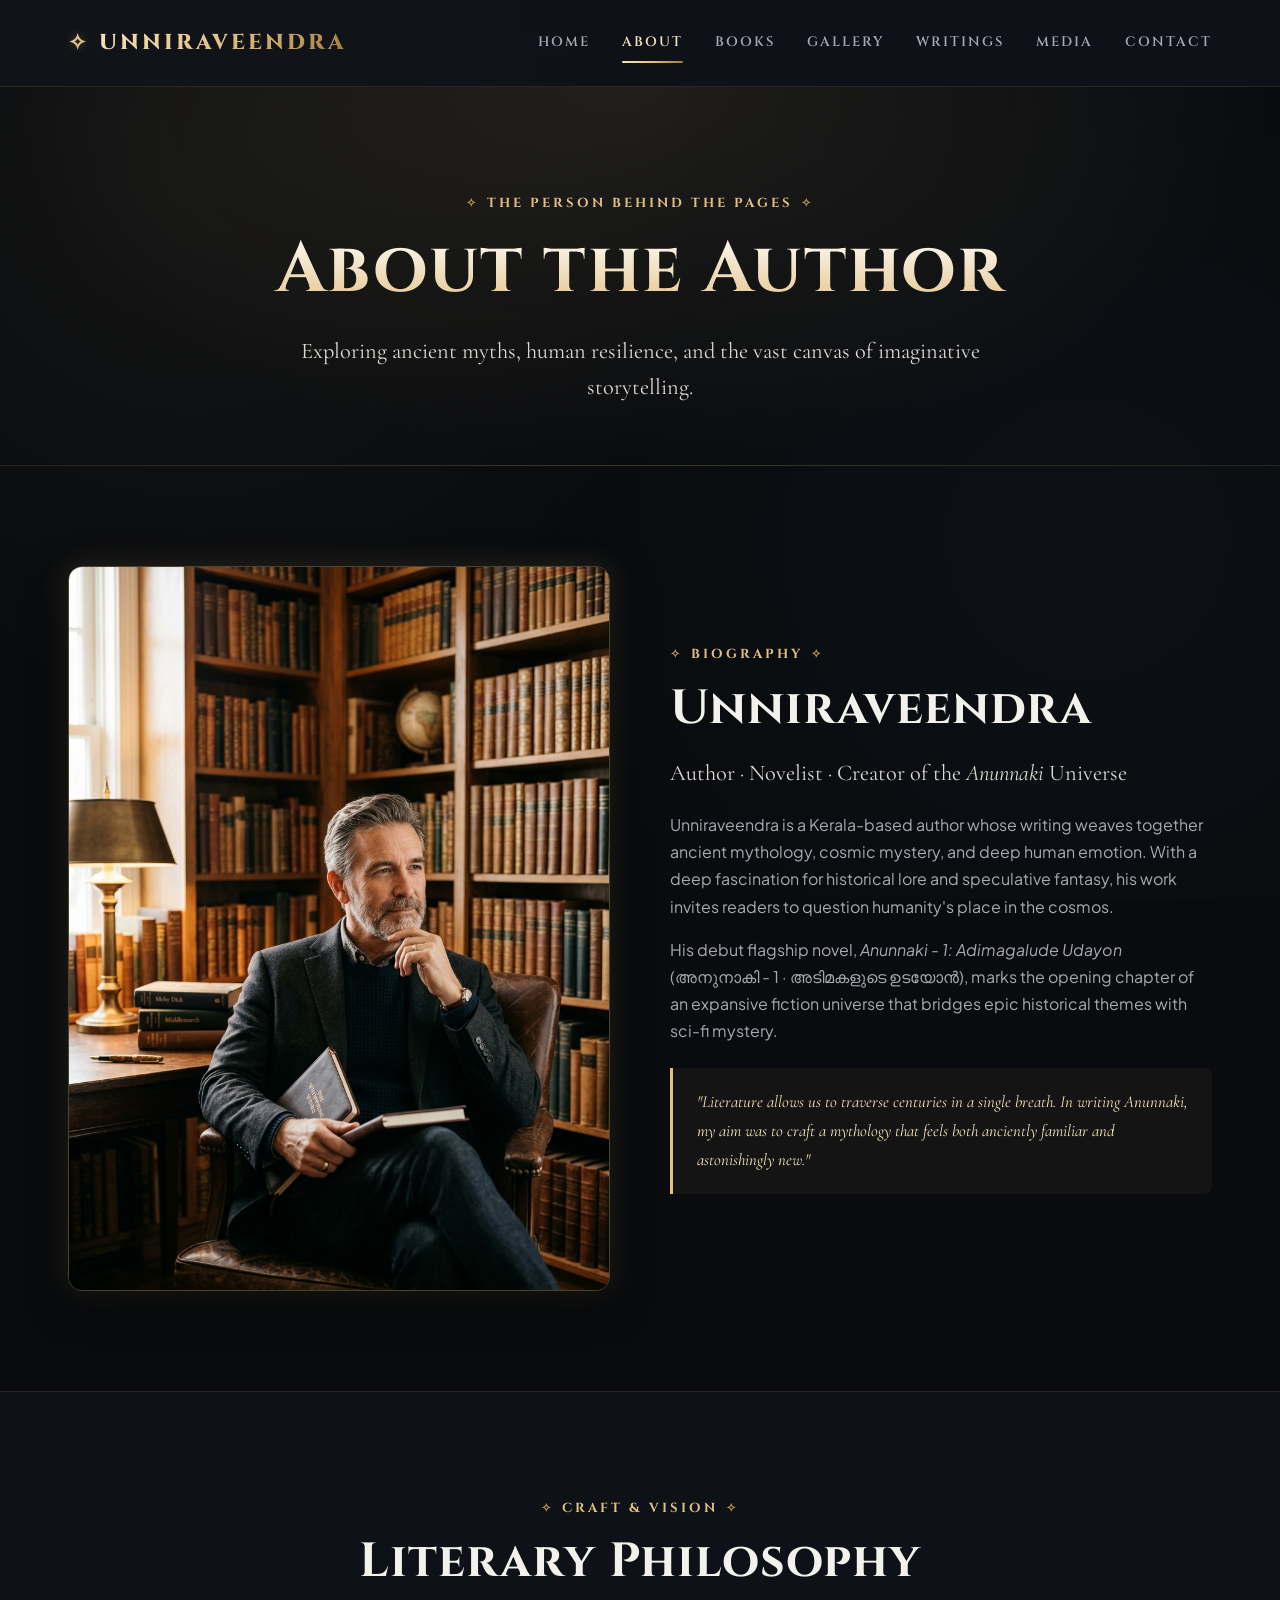
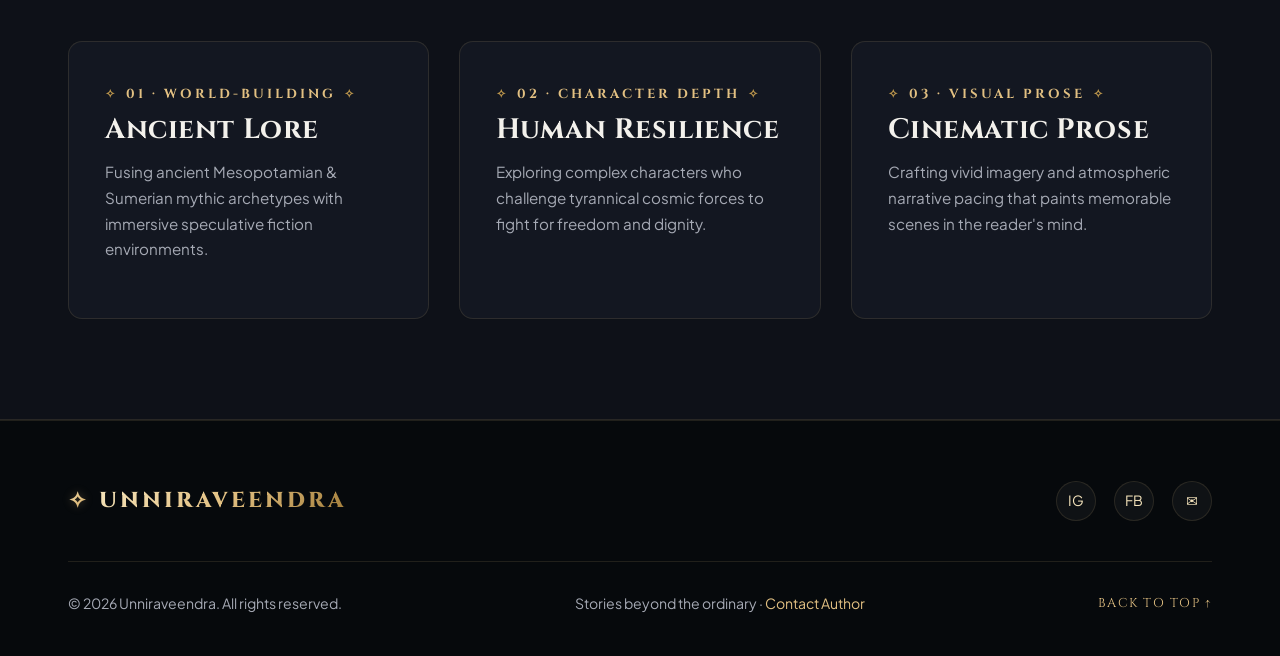
==== about.html @ 20490bd1 "commit" ====
<!doctype html>
<html lang="en">

<head>
    <meta charset="utf-8">
    <meta name="viewport" content="width=device-width, initial-scale=1">
    <title>About the Author | Unniraveendra</title>
    <meta name="description"
        content="Learn about author and novelist Unniraveendra, his background, literary inspirations, and the creation of the Anunnaki fiction universe.">
    <meta name="robots" content="index, follow, max-image-preview:large">
    <link rel="canonical" href="https://unniraveendra.com/about.html">
    <meta property="og:type" content="website">
    <meta property="og:site_name" content="Unniraveendra">
    <meta property="og:title" content="About the Author | Unniraveendra">
    <meta property="og:description"
        content="Discover the biography and literary journey of novelist Unniraveendra.">
    <meta property="og:url" content="https://unniraveendra.com/about.html">
    <meta property="og:image" content="assets/images/author/portrait.jpg">
    <meta name="theme-color" content="#090b0e">
    <link rel="icon" type="image/svg+xml" href="assets/favicon.svg">
    <link rel="stylesheet" href="assets/css/style.css">
    <script type="application/ld+json">
    {
      "@context": "https://schema.org",
      "@type": "WebPage",
      "name": "About the Author",
      "url": "https://unniraveendra.com/about.html"
    }
    </script>
</head>

<body>
    <!-- Header Navigation -->
    <header class="header">
        <div class="wrap nav">
            <a class="brand" href="index.html" aria-label="Unniraveendra home">
                <span class="brand-icon">✧</span>
                <span>UNNIRAVEENDRA</span>
            </a>
            <button class="menu" type="button" aria-label="Toggle navigation" aria-expanded="false"
                aria-controls="site-nav">Menu ☰</button>
            <nav class="links" id="site-nav" aria-label="Main navigation">
                <a href="index.html">Home</a>
                <a href="about.html" aria-current="page">About</a>
                <a href="books.html">Books</a>
                <a href="gallery.html">Gallery</a>
                <a href="writings.html">Writings</a>
                <a href="media.html">Media</a>
                <a href="contact.html">Contact</a>
            </nav>
        </div>
    </header>

    <main>
        <!-- Page Header -->
        <section class="page-head">
            <div class="wrap">
                <span class="eyebrow">The Person Behind The Pages</span>
                <h1>About the Author</h1>
                <p class="lead">
                    Exploring ancient myths, human resilience, and the vast canvas of imaginative storytelling.
                </p>
            </div>
        </section>

        <!-- Biography Section -->
        <section class="section">
            <div class="wrap">
                <div class="two">
                    <div>
                        <div class="author-frame">
                            <img src="assets/images/author/portrait.jpg" alt="Author Unniraveendra Portrait Photograph">
                        </div>
                    </div>
                    <div>
                        <span class="eyebrow">Biography</span>
                        <h2>Unniraveendra</h2>
                        <p class="lead" style="margin-bottom: 20px;">
                            Author · Novelist · Creator of the <em>Anunnaki</em> Universe
                        </p>
                        <p style="color: var(--text-muted); margin-bottom: 16px;">
                            Unniraveendra is a Kerala-based author whose writing weaves together ancient mythology, cosmic mystery, and deep human emotion. With a deep fascination for historical lore and speculative fantasy, his work invites readers to question humanity's place in the cosmos.
                        </p>
                        <p style="color: var(--text-muted); margin-bottom: 20px;">
                            His debut flagship novel, <em>Anunnaki - 1: Adimagalude Udayon</em> (അനുനാകി - 1 · അടിമകളുടെ ഉടയോൻ), marks the opening chapter of an expansive fiction universe that bridges epic historical themes with sci-fi mystery.
                        </p>

                        <div class="notice">
                            "Literature allows us to traverse centuries in a single breath. In writing Anunnaki, my aim was to craft a mythology that feels both anciently familiar and astonishingly new."
                        </div>
                    </div>
                </div>
            </div>
        </section>

        <!-- Literary Philosophy & Journey -->
        <section class="section alt">
            <div class="wrap">
                <div style="text-align: center; max-width: 650px; margin: 0 auto 50px;">
                    <span class="eyebrow">Craft & Vision</span>
                    <h2>Literary Philosophy</h2>
                </div>
                <div class="grid">
                    <div class="card">
                        <span class="eyebrow" style="margin-bottom: 8px;">01 · World-Building</span>
                        <h3>Ancient Lore</h3>
                        <p>Fusing ancient Mesopotamian & Sumerian mythic archetypes with immersive speculative fiction environments.</p>
                    </div>
                    <div class="card">
                        <span class="eyebrow" style="margin-bottom: 8px;">02 · Character Depth</span>
                        <h3>Human Resilience</h3>
                        <p>Exploring complex characters who challenge tyrannical cosmic forces to fight for freedom and dignity.</p>
                    </div>
                    <div class="card">
                        <span class="eyebrow" style="margin-bottom: 8px;">03 · Visual Prose</span>
                        <h3>Cinematic Prose</h3>
                        <p>Crafting vivid imagery and atmospheric narrative pacing that paints memorable scenes in the reader's mind.</p>
                    </div>
                </div>
            </div>
        </section>
    </main>

    <!-- Footer -->
    <footer class="footer">
        <div class="wrap">
            <div class="footer-top">
                <a class="brand" href="index.html">
                    <span class="brand-icon">✧</span>
                    <span>UNNIRAVEENDRA</span>
                </a>
                <div class="footer-socials">
                    <a href="https://instagram.com" target="_blank" rel="noopener" class="social-icon" aria-label="Instagram">IG</a>
                    <a href="https://facebook.com" target="_blank" rel="noopener" class="social-icon" aria-label="Facebook">FB</a>
                    <a href="contact.html" class="social-icon" aria-label="Email Contact">✉</a>
                </div>
            </div>
            <div class="foot">
                <span>© <span data-year>2026</span> Unniraveendra. All rights reserved.</span>
                <span>Stories beyond the ordinary · <a href="contact.html" style="color: var(--gold-primary);">Contact Author</a></span>
                <a href="#" class="back-to-top">Back to top ↑</a>
            </div>
        </div>
    </footer>

    <script src="assets/js/main.js" defer></script>
</body>

</html>
---- assets/css/style.css ----
/* ==========================================================================
   UNNIRAVEENDRA OFFICIAL AUTHOR WEBSITE - MASTER STYLESHEET
   Design System: Epic Dark Fantasy & Literary Luxury
   ========================================================================== */

@import url('https://fonts.googleapis.com/css2?family=Cinzel:wght@500;600;700;800;900&family=Cormorant+Garamond:ital,wght@0,400;0,600;0,700;1,400;1,600&family=Plus+Jakarta+Sans:wght@300;400;500;600;700&family=Noto+Serif+Malayalam:wght@400;600;700&display=swap');

:root {
  /* Color Palette */
  --bg-dark: #090b0e;
  --bg-surface: #11141b;
  --bg-surface-elevated: #181d27;
  --bg-glass: rgba(17, 20, 27, 0.75);
  --bg-glass-card: rgba(24, 29, 39, 0.65);
  
  /* Brand Accent: Mythic Gold & Amber Glow */
  --gold-primary: #e2c082;
  --gold-light: #f5e4bc;
  --gold-dark: #b8934b;
  --gold-gradient: linear-gradient(135deg, #f5e4bc 0%, #e2c082 50%, #9e7935 100%);
  --gold-glow: rgba(226, 192, 130, 0.18);
  --gold-glow-strong: rgba(226, 192, 130, 0.35);

  /* Deep Cosmic Accent */
  --accent-cosmic: rgba(94, 138, 201, 0.15);
  --accent-cosmic-border: rgba(110, 160, 230, 0.3);

  /* Neutral Text Colors */
  --text-main: #f3f1ec;
  --text-muted: #a6aab5;
  --text-dim: #6c7280;
  
  /* Borders & Lines */
  --border-subtle: rgba(226, 192, 130, 0.12);
  --border-strong: rgba(226, 192, 130, 0.3);
  --border-glass: rgba(255, 255, 255, 0.08);

  /* Typography */
  --font-heading: 'Cinzel', 'Cormorant Garamond', Georgia, serif;
  --font-serif: 'Cormorant Garamond', Georgia, serif;
  --font-body: 'Plus Jakarta Sans', system-ui, -apple-system, sans-serif;
  --font-malayalam: 'Noto Serif Malayalam', Georgia, serif;

  /* Layout & Shadows */
  --max-width: 1200px;
  --radius-sm: 8px;
  --radius-md: 14px;
  --radius-lg: 24px;
  --radius-full: 9999px;
  --shadow-sm: 0 4px 20px rgba(0, 0, 0, 0.3);
  --shadow-lg: 0 12px 40px rgba(0, 0, 0, 0.6), 0 0 30px var(--gold-glow);
  
  /* Transitions */
  --transition-fast: 0.2s cubic-bezier(0.16, 1, 0.3, 1);
  --transition-smooth: 0.4s cubic-bezier(0.16, 1, 0.3, 1);
}

/* Reset & Base */
*, *::before, *::after {
  box-sizing: border-box;
  margin: 0;
  padding: 0;
}

html {
  scroll-behavior: smooth;
  color-scheme: dark;
  font-size: 16px;
}

body {
  background-color: var(--bg-dark);
  background-image: 
    radial-gradient(circle at 15% 20%, rgba(226, 192, 130, 0.05) 0%, transparent 40%),
    radial-gradient(circle at 85% 60%, rgba(70, 95, 135, 0.06) 0%, transparent 45%);
  background-attachment: fixed;
  color: var(--text-main);
  font-family: var(--font-body);
  line-height: 1.7;
  overflow-x: hidden;
  -webkit-font-smoothing: antialiased;
}

a {
  color: inherit;
  text-decoration: none;
  transition: color var(--transition-fast);
}

img {
  max-width: 100%;
  height: auto;
  display: block;
}

button, input, textarea, select {
  font: inherit;
  color: inherit;
}

/* Layout Wrap Container */
.wrap {
  max-width: var(--max-width);
  margin: 0 auto;
  padding: 0 28px;
}

/* Typography Helpers */
h1, h2, h3, h4 {
  font-family: var(--font-heading);
  font-weight: 700;
  line-height: 1.2;
  color: var(--text-main);
  letter-spacing: 0.02em;
}

h1 {
  font-size: clamp(2.5rem, 5.5vw, 4.5rem);
  background: linear-gradient(180deg, #ffffff 0%, #e2c082 100%);
  -webkit-background-clip: text;
  -webkit-text-fill-color: transparent;
  margin-bottom: 20px;
}

h2 {
  font-size: clamp(2rem, 3.8vw, 3rem);
  margin-bottom: 18px;
}

h3 {
  font-size: clamp(1.35rem, 2.2vw, 1.85rem);
  margin-bottom: 12px;
}

.eyebrow {
  display: inline-flex;
  align-items: center;
  gap: 8px;
  color: var(--gold-primary);
  font-family: var(--font-heading);
  font-size: 0.82rem;
  font-weight: 700;
  text-transform: uppercase;
  letter-spacing: 3px;
  margin-bottom: 14px;
}

.eyebrow::before, .eyebrow::after {
  content: "✧";
  font-size: 0.75rem;
  color: var(--gold-dark);
}

.lead {
  font-family: var(--font-serif);
  font-size: clamp(1.15rem, 2vw, 1.4rem);
  color: #dedad3;
  line-height: 1.6;
  font-weight: 400;
}

.lang-ml {
  font-family: var(--font-malayalam);
  letter-spacing: 0;
  color: var(--gold-light);
}

/* Header & Glass Navigation */
.header {
  position: sticky;
  top: 0;
  z-index: 100;
  background: var(--bg-glass);
  backdrop-filter: blur(18px);
  -webkit-backdrop-filter: blur(18px);
  border-bottom: 1px solid var(--border-subtle);
  transition: all var(--transition-fast);
}

.nav {
  display: flex;
  align-items: center;
  justify-content: space-between;
  height: 86px;
}

.brand {
  display: flex;
  align-items: center;
  gap: 10px;
  font-family: var(--font-heading);
  font-weight: 800;
  font-size: 1.35rem;
  letter-spacing: 3px;
  color: var(--text-main);
}

.brand-icon {
  color: var(--gold-primary);
  font-size: 1.4rem;
  text-shadow: 0 0 10px var(--gold-glow-strong);
}

.brand span {
  background: var(--gold-gradient);
  -webkit-background-clip: text;
  -webkit-text-fill-color: transparent;
}

.links {
  display: flex;
  align-items: center;
  gap: 32px;
}

.links a {
  font-family: var(--font-heading);
  font-size: 0.85rem;
  font-weight: 600;
  text-transform: uppercase;
  letter-spacing: 2px;
  color: var(--text-muted);
  position: relative;
  padding: 8px 0;
}

.links a::after {
  content: '';
  position: absolute;
  bottom: 0;
  left: 0;
  width: 0%;
  height: 2px;
  background: var(--gold-gradient);
  transition: width var(--transition-fast);
  border-radius: 2px;
}

.links a:hover, .links a[aria-current="page"] {
  color: var(--gold-light);
}

.links a[aria-current="page"]::after, .links a:hover::after {
  width: 100%;
}

.menu {
  display: none;
  background: rgba(226, 192, 130, 0.08);
  border: 1px solid var(--border-strong);
  color: var(--gold-light);
  padding: 10px 18px;
  border-radius: var(--radius-sm);
  cursor: pointer;
  font-family: var(--font-heading);
  font-size: 0.85rem;
  letter-spacing: 1px;
}

/* Button Component */
.btn-group {
  display: flex;
  flex-wrap: wrap;
  gap: 16px;
  margin-top: 32px;
}

.btn {
  display: inline-flex;
  align-items: center;
  justify-content: center;
  gap: 10px;
  padding: 14px 32px;
  border-radius: var(--radius-sm);
  font-family: var(--font-heading);
  font-size: 0.88rem;
  font-weight: 700;
  letter-spacing: 1.5px;
  text-transform: uppercase;
  background: var(--gold-gradient);
  color: #0b0d10;
  box-shadow: 0 4px 20px var(--gold-glow);
  transition: all var(--transition-fast);
  cursor: pointer;
  border: 1px solid transparent;
}

.btn:hover {
  transform: translateY(-3px);
  box-shadow: 0 8px 30px var(--gold-glow-strong);
  color: #000;
}

.btn.alt {
  background: rgba(255, 255, 255, 0.03);
  color: var(--gold-light);
  border: 1px solid var(--border-strong);
  box-shadow: none;
}

.btn.alt:hover {
  background: rgba(226, 192, 130, 0.12);
  border-color: var(--gold-primary);
  color: #ffffff;
  transform: translateY(-3px);
}

/* Hero Section */
.hero {
  position: relative;
  min-height: 82vh;
  display: flex;
  align-items: center;
  padding: 90px 0;
  overflow: hidden;
  background: radial-gradient(ellipse at 70% 30%, rgba(226, 192, 130, 0.12) 0%, transparent 60%);
}

.hero::after {
  content: '';
  position: absolute;
  bottom: 0;
  left: 0;
  right: 0;
  height: 120px;
  background: linear-gradient(to top, var(--bg-dark), transparent);
  pointer-events: none;
}

.hero-grid {
  display: grid;
  grid-template-columns: 1.2fr 0.8fr;
  gap: 60px;
  align-items: center;
}

.hero-content {
  z-index: 2;
}

.hero-badge {
  display: inline-flex;
  align-items: center;
  gap: 10px;
  background: rgba(226, 192, 130, 0.08);
  border: 1px solid var(--border-strong);
  padding: 6px 16px;
  border-radius: var(--radius-full);
  margin-bottom: 24px;
}

.hero-badge span {
  font-family: var(--font-heading);
  font-size: 0.78rem;
  letter-spacing: 2px;
  text-transform: uppercase;
  color: var(--gold-primary);
  font-weight: 700;
}

.hero-stats {
  display: grid;
  grid-template-columns: repeat(3, 1fr);
  gap: 24px;
  margin-top: 50px;
  padding-top: 36px;
  border-top: 1px solid var(--border-subtle);
}

.stat-item .stat-num {
  font-family: var(--font-heading);
  font-size: 2.2rem;
  font-weight: 800;
  color: var(--gold-primary);
  line-height: 1;
}

.stat-item .stat-label {
  font-size: 0.82rem;
  color: var(--text-muted);
  text-transform: uppercase;
  letter-spacing: 1px;
  margin-top: 6px;
}

.hero-book-showcase {
  position: relative;
  display: flex;
  justify-content: center;
}

.book-card-3d {
  position: relative;
  width: 100%;
  max-width: 340px;
  border-radius: var(--radius-md);
  box-shadow: 0 20px 50px rgba(0, 0, 0, 0.8), 0 0 40px var(--gold-glow);
  transition: transform var(--transition-smooth);
  overflow: hidden;
  border: 1px solid var(--border-strong);
}

.book-card-3d:hover {
  transform: translateY(-10px) rotateY(-5deg) scale(1.02);
}

.book-card-3d img {
  width: 100%;
  height: auto;
  border-radius: var(--radius-md);
  object-fit: cover;
}

/* General Sections */
.section {
  padding: 100px 0;
  position: relative;
}

.section.alt {
  background: rgba(18, 22, 30, 0.6);
  border-top: 1px solid var(--border-subtle);
  border-bottom: 1px solid var(--border-subtle);
}

.page-head {
  padding: 100px 0 60px;
  text-align: center;
  background: radial-gradient(ellipse at 50% 0%, rgba(226, 192, 130, 0.1) 0%, transparent 70%);
  border-bottom: 1px solid var(--border-subtle);
}

.page-head .lead {
  max-width: 680px;
  margin: 16px auto 0;
}

/* Two Column Layout */
.two {
  display: grid;
  grid-template-columns: 1fr 1fr;
  gap: 60px;
  align-items: center;
}

/* Three Column Grid */
.grid {
  display: grid;
  grid-template-columns: repeat(3, minmax(0, 1fr));
  gap: 30px;
}

/* Glass Card Component */
.card {
  background: var(--bg-glass-card);
  border: 1px solid var(--border-subtle);
  border-radius: var(--radius-md);
  padding: 36px;
  backdrop-filter: blur(12px);
  -webkit-backdrop-filter: blur(12px);
  transition: all var(--transition-smooth);
  position: relative;
  overflow: hidden;
}

.card::before {
  content: '';
  position: absolute;
  top: 0;
  left: 0;
  width: 100%;
  height: 3px;
  background: var(--gold-gradient);
  opacity: 0;
  transition: opacity var(--transition-fast);
}

.card:hover {
  transform: translateY(-6px);
  border-color: var(--border-strong);
  box-shadow: 0 16px 36px rgba(0, 0, 0, 0.4), 0 0 20px var(--gold-glow);
}

.card:hover::before {
  opacity: 1;
}

.card p {
  color: var(--text-muted);
  font-size: 0.95rem;
  margin: 12px 0 20px;
}

.card-link {
  display: inline-flex;
  align-items: center;
  gap: 6px;
  font-family: var(--font-heading);
  font-size: 0.85rem;
  font-weight: 700;
  color: var(--gold-primary);
  text-transform: uppercase;
  letter-spacing: 1px;
}

.card-link:hover {
  color: #ffffff;
  gap: 10px;
}

/* Feature Book Spotlight Section */
.book-spotlight {
  background: linear-gradient(135deg, rgba(24, 29, 39, 0.9) 0%, rgba(12, 15, 21, 0.95) 100%);
  border: 1px solid var(--border-strong);
  border-radius: var(--radius-lg);
  padding: 50px;
  box-shadow: var(--shadow-lg);
}

.book-specs {
  display: grid;
  grid-template-columns: repeat(2, 1fr);
  gap: 20px;
  margin: 24px 0;
  padding: 20px 0;
  border-top: 1px solid var(--border-subtle);
  border-bottom: 1px solid var(--border-subtle);
}

.spec-item span {
  display: block;
  font-size: 0.78rem;
  color: var(--text-dim);
  text-transform: uppercase;
  letter-spacing: 1px;
}

.spec-item strong {
  font-size: 0.98rem;
  color: var(--gold-light);
}

/* Notice & Quote Box */
.notice {
  border-left: 3px solid var(--gold-primary);
  padding: 20px 24px;
  background: rgba(226, 192, 130, 0.05);
  border-radius: 0 var(--radius-sm) var(--radius-sm) 0;
  color: var(--gold-light);
  font-family: var(--font-serif);
  font-style: italic;
  font-size: 1.05rem;
  margin: 24px 0;
}

/* Author Portrait Framing */
.author-frame {
  position: relative;
  border-radius: var(--radius-md);
  overflow: hidden;
  box-shadow: var(--shadow-lg);
  border: 1px solid var(--border-strong);
}

.author-frame img {
  width: 100%;
  height: 100%;
  object-fit: cover;
  transition: transform var(--transition-smooth);
}

.author-frame:hover img {
  transform: scale(1.03);
}

/* Gallery Grid & Lightbox */
.gallery-grid {
  display: grid;
  grid-template-columns: repeat(auto-fill, minmax(280px, 1fr));
  gap: 24px;
  margin-top: 36px;
}

.gallery-item {
  position: relative;
  border-radius: var(--radius-md);
  overflow: hidden;
  aspect-ratio: 4/3;
  cursor: pointer;
  border: 1px solid var(--border-subtle);
  background: var(--bg-surface);
}

.gallery-item img {
  width: 100%;
  height: 100%;
  object-fit: cover;
  transition: transform var(--transition-smooth);
}

.gallery-overlay {
  position: absolute;
  inset: 0;
  background: linear-gradient(to top, rgba(9, 11, 14, 0.9) 0%, transparent 60%);
  display: flex;
  flex-direction: column;
  justify-content: flex-end;
  padding: 20px;
  opacity: 0;
  transition: opacity var(--transition-fast);
}

.gallery-item:hover img {
  transform: scale(1.06);
}

.gallery-item:hover .gallery-overlay {
  opacity: 1;
}

.gallery-title {
  font-family: var(--font-heading);
  font-size: 1.1rem;
  color: var(--gold-light);
}

.gallery-sub {
  font-size: 0.8rem;
  color: var(--text-muted);
}

/* Modal Lightbox & Excerpt Modal */
.modal {
  display: none;
  position: fixed;
  inset: 0;
  z-index: 2000;
  background: rgba(6, 8, 10, 0.92);
  backdrop-filter: blur(20px);
  -webkit-backdrop-filter: blur(20px);
  align-items: center;
  justify-content: center;
  padding: 30px;
}

.modal.open {
  display: flex;
  animation: fadeIn 0.3s ease;
}

.modal-content {
  position: relative;
  max-width: 900px;
  width: 100%;
  background: var(--bg-surface-elevated);
  border: 1px solid var(--border-strong);
  border-radius: var(--radius-lg);
  padding: 40px;
  max-height: 85vh;
  overflow-y: auto;
  box-shadow: var(--shadow-lg);
}

.modal-close {
  position: absolute;
  top: 20px;
  right: 24px;
  background: none;
  border: none;
  color: var(--gold-light);
  font-size: 1.8rem;
  cursor: pointer;
  line-height: 1;
}

.modal-img-container img {
  max-height: 75vh;
  margin: 0 auto;
  border-radius: var(--radius-md);
  box-shadow: var(--shadow-sm);
}

/* Excerpt Reader Styling */
.excerpt-box {
  background: rgba(12, 14, 18, 0.8);
  border-left: 2px solid var(--gold-primary);
  padding: 30px;
  border-radius: 0 var(--radius-md) var(--radius-md) 0;
  font-family: var(--font-serif);
  font-size: 1.15rem;
  line-height: 1.8;
  color: #e5e2da;
  margin: 20px 0;
}

.excerpt-box p {
  margin-bottom: 16px;
}

.excerpt-box p:last-child {
  margin-bottom: 0;
}

.dropcap::first-letter {
  font-family: var(--font-heading);
  font-size: 3.2rem;
  float: left;
  line-height: 0.8;
  padding-right: 12px;
  color: var(--gold-primary);
}

/* Form Controls */
.form-group {
  margin-bottom: 24px;
}

label {
  display: block;
  font-family: var(--font-heading);
  font-size: 0.82rem;
  text-transform: uppercase;
  letter-spacing: 1.5px;
  color: var(--gold-primary);
  margin-bottom: 8px;
}

.field {
  width: 100%;
  background: rgba(17, 20, 27, 0.8);
  border: 1px solid var(--border-subtle);
  border-radius: var(--radius-sm);
  color: var(--text-main);
  padding: 14px 18px;
  font-size: 0.95rem;
  transition: all var(--transition-fast);
}

.field:focus {
  outline: none;
  border-color: var(--gold-primary);
  box-shadow: 0 0 15px var(--gold-glow);
  background: rgba(24, 29, 39, 0.9);
}

textarea.field {
  resize: vertical;
  min-height: 140px;
}

/* Newsletter Bar */
.newsletter-card {
  background: radial-gradient(ellipse at 50% 0%, rgba(226, 192, 130, 0.15) 0%, rgba(18, 22, 30, 0.9) 100%);
  border: 1px solid var(--border-strong);
  border-radius: var(--radius-lg);
  padding: 60px 40px;
  text-align: center;
  max-width: 800px;
  margin: 0 auto;
}

.newsletter-form {
  display: flex;
  gap: 12px;
  max-width: 540px;
  margin: 28px auto 0;
}

.newsletter-form .field {
  border-radius: var(--radius-sm);
}

/* Footer Styling */
.footer {
  border-top: 1px solid var(--border-subtle);
  padding: 60px 0 40px;
  background: rgba(7, 9, 12, 0.95);
  font-size: 0.88rem;
  color: var(--text-muted);
}

.footer-top {
  display: flex;
  justify-content: space-between;
  align-items: center;
  flex-wrap: wrap;
  gap: 24px;
  padding-bottom: 40px;
  border-bottom: 1px solid var(--border-subtle);
  margin-bottom: 30px;
}

.footer-socials {
  display: flex;
  gap: 18px;
}

.social-icon {
  width: 40px;
  height: 40px;
  border-radius: var(--radius-full);
  background: rgba(255, 255, 255, 0.04);
  border: 1px solid var(--border-subtle);
  display: flex;
  align-items: center;
  justify-content: center;
  color: var(--gold-light);
  transition: all var(--transition-fast);
}

.social-icon:hover {
  background: var(--gold-primary);
  color: #0b0d10;
  border-color: var(--gold-primary);
  transform: translateY(-3px);
}

.foot {
  display: flex;
  justify-content: space-between;
  align-items: center;
  flex-wrap: wrap;
  gap: 16px;
}

.back-to-top {
  display: inline-flex;
  align-items: center;
  gap: 6px;
  color: var(--gold-primary);
  font-family: var(--font-heading);
  font-size: 0.8rem;
  text-transform: uppercase;
  letter-spacing: 1.5px;
}

.back-to-top:hover {
  color: #ffffff;
}

/* Animations */
@keyframes fadeIn {
  from { opacity: 0; transform: scale(0.96); }
  to { opacity: 1; transform: scale(1); }
}

/* Responsive Media Queries */
@media (max-width: 992px) {
  .hero-grid, .two {
    grid-template-columns: 1fr;
    gap: 40px;
  }
  .grid {
    grid-template-columns: repeat(2, 1fr);
  }
  .hero {
    padding: 60px 0;
    text-align: center;
  }
  .eyebrow {
    justify-content: center;
  }
  .btn-group {
    justify-content: center;
  }
  .hero-stats {
    justify-content: center;
  }
  .book-spotlight {
    padding: 30px;
  }
}

@media (max-width: 768px) {
  .menu {
    display: block;
  }
  .links {
    display: none;
    position: absolute;
    top: 86px;
    left: 0;
    right: 0;
    background: var(--bg-surface-elevated);
    border-bottom: 1px solid var(--border-strong);
    padding: 24px;
    flex-direction: column;
    align-items: flex-start;
    gap: 16px;
    box-shadow: var(--shadow-lg);
  }
  .links.open {
    display: flex;
  }
  .grid {
    grid-template-columns: 1fr;
  }
  .newsletter-form {
    flex-direction: column;
  }
  .footer-top, .foot {
    flex-direction: column;
    text-align: center;
  }
}
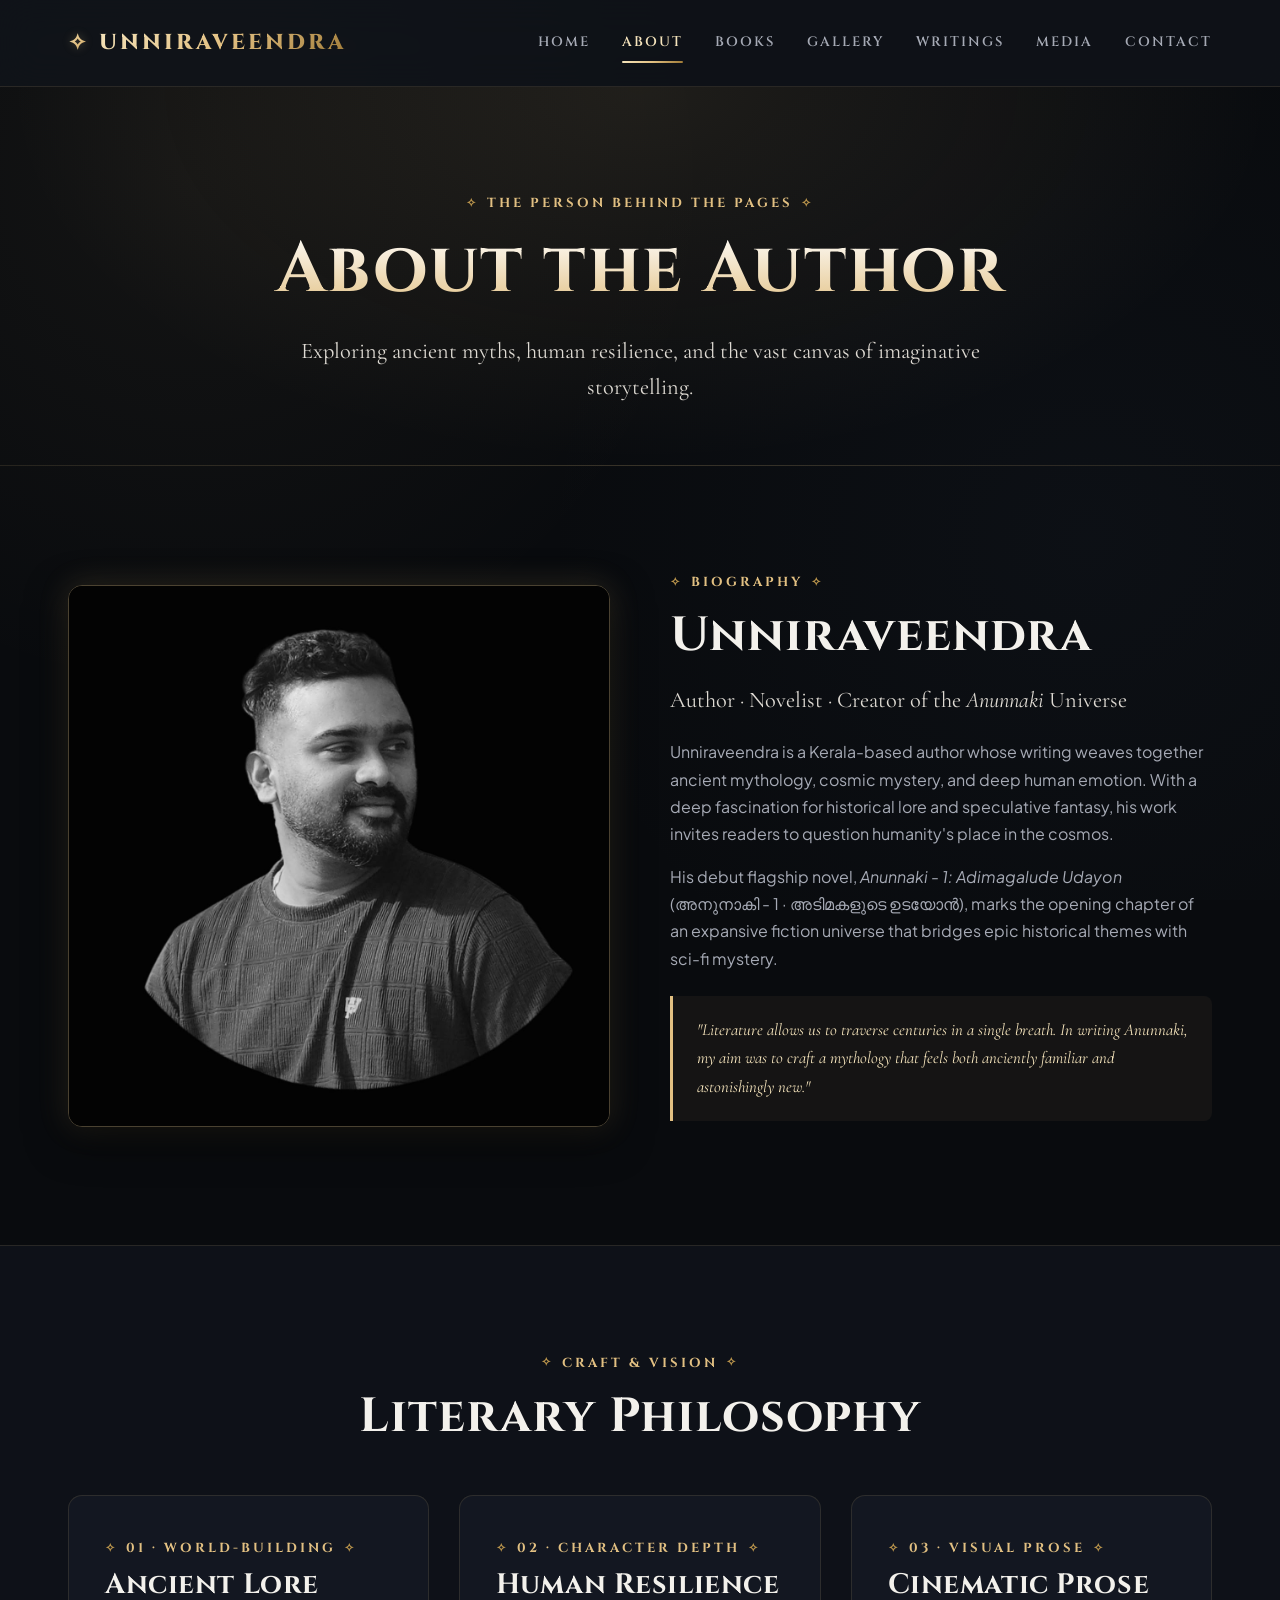
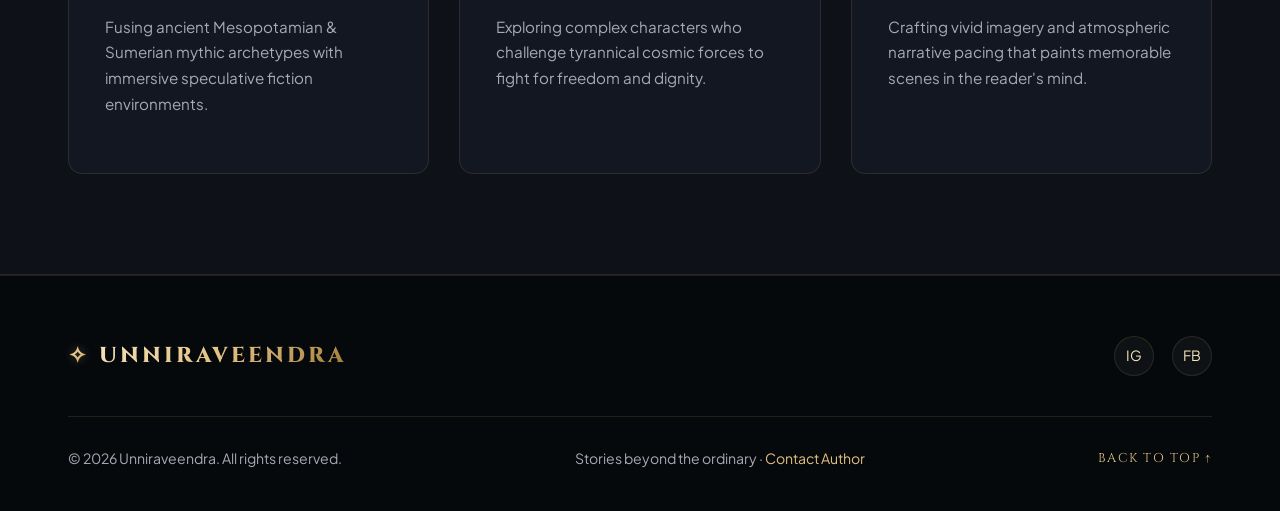
==== commit e511c939: "modification done" ====
--- a/about.html
+++ b/about.html
@@ -12,10 +12,9 @@
     <meta property="og:type" content="website">
     <meta property="og:site_name" content="Unniraveendra">
     <meta property="og:title" content="About the Author | Unniraveendra">
-    <meta property="og:description"
-        content="Discover the biography and literary journey of novelist Unniraveendra.">
+    <meta property="og:description" content="Discover the biography and literary journey of novelist Unniraveendra.">
     <meta property="og:url" content="https://unniraveendra.com/about.html">
-    <meta property="og:image" content="assets/images/author/portrait.jpg">
+    <meta property="og:image" content="assets/images/author/unni-raveendra.jpeg">
     <meta name="theme-color" content="#090b0e">
     <link rel="icon" type="image/svg+xml" href="assets/favicon.svg">
     <link rel="stylesheet" href="assets/css/style.css">
@@ -69,7 +68,8 @@
                 <div class="two">
                     <div>
                         <div class="author-frame">
-                            <img src="assets/images/author/portrait.jpg" alt="Author Unniraveendra Portrait Photograph">
+                            <img src="assets/images/author/unni-raveendra.jpeg"
+                                alt="Author Unniraveendra Portrait Photograph">
                         </div>
                     </div>
                     <div>
@@ -79,14 +79,19 @@
                             Author · Novelist · Creator of the <em>Anunnaki</em> Universe
                         </p>
                         <p style="color: var(--text-muted); margin-bottom: 16px;">
-                            Unniraveendra is a Kerala-based author whose writing weaves together ancient mythology, cosmic mystery, and deep human emotion. With a deep fascination for historical lore and speculative fantasy, his work invites readers to question humanity's place in the cosmos.
+                            Unniraveendra is a Kerala-based author whose writing weaves together ancient mythology,
+                            cosmic mystery, and deep human emotion. With a deep fascination for historical lore and
+                            speculative fantasy, his work invites readers to question humanity's place in the cosmos.
                         </p>
                         <p style="color: var(--text-muted); margin-bottom: 20px;">
-                            His debut flagship novel, <em>Anunnaki - 1: Adimagalude Udayon</em> (അനുനാകി - 1 · അടിമകളുടെ ഉടയോൻ), marks the opening chapter of an expansive fiction universe that bridges epic historical themes with sci-fi mystery.
+                            His debut flagship novel, <em>Anunnaki - 1: Adimagalude Udayon</em> (അനുനാകി - 1 · അടിമകളുടെ
+                            ഉടയോൻ), marks the opening chapter of an expansive fiction universe that bridges epic
+                            historical themes with sci-fi mystery.
                         </p>
 
                         <div class="notice">
-                            "Literature allows us to traverse centuries in a single breath. In writing Anunnaki, my aim was to craft a mythology that feels both anciently familiar and astonishingly new."
+                            "Literature allows us to traverse centuries in a single breath. In writing Anunnaki, my aim
+                            was to craft a mythology that feels both anciently familiar and astonishingly new."
                         </div>
                     </div>
                 </div>
@@ -104,17 +109,20 @@
                     <div class="card">
                         <span class="eyebrow" style="margin-bottom: 8px;">01 · World-Building</span>
                         <h3>Ancient Lore</h3>
-                        <p>Fusing ancient Mesopotamian & Sumerian mythic archetypes with immersive speculative fiction environments.</p>
+                        <p>Fusing ancient Mesopotamian & Sumerian mythic archetypes with immersive speculative fiction
+                            environments.</p>
                     </div>
                     <div class="card">
                         <span class="eyebrow" style="margin-bottom: 8px;">02 · Character Depth</span>
                         <h3>Human Resilience</h3>
-                        <p>Exploring complex characters who challenge tyrannical cosmic forces to fight for freedom and dignity.</p>
+                        <p>Exploring complex characters who challenge tyrannical cosmic forces to fight for freedom and
+                            dignity.</p>
                     </div>
                     <div class="card">
                         <span class="eyebrow" style="margin-bottom: 8px;">03 · Visual Prose</span>
                         <h3>Cinematic Prose</h3>
-                        <p>Crafting vivid imagery and atmospheric narrative pacing that paints memorable scenes in the reader's mind.</p>
+                        <p>Crafting vivid imagery and atmospheric narrative pacing that paints memorable scenes in the
+                            reader's mind.</p>
                     </div>
                 </div>
             </div>
@@ -130,14 +138,17 @@
                     <span>UNNIRAVEENDRA</span>
                 </a>
                 <div class="footer-socials">
-                    <a href="https://instagram.com" target="_blank" rel="noopener" class="social-icon" aria-label="Instagram">IG</a>
-                    <a href="https://facebook.com" target="_blank" rel="noopener" class="social-icon" aria-label="Facebook">FB</a>
-                    <a href="contact.html" class="social-icon" aria-label="Email Contact">✉</a>
+                    <a href="https://www.instagram.com/unniraveendra/" target="_blank" rel="noopener"
+                        class="social-icon" aria-label="Instagram">IG</a>
+                    <a href="https://www.facebook.com/unniraveendra/" target="_blank" rel="noopener" class="social-icon"
+                        aria-label="Facebook">FB</a>
+
                 </div>
             </div>
             <div class="foot">
                 <span>© <span data-year>2026</span> Unniraveendra. All rights reserved.</span>
-                <span>Stories beyond the ordinary · <a href="contact.html" style="color: var(--gold-primary);">Contact Author</a></span>
+                <span>Stories beyond the ordinary · <a href="contact.html" style="color: var(--gold-primary);">Contact
+                        Author</a></span>
                 <a href="#" class="back-to-top">Back to top ↑</a>
             </div>
         </div>
